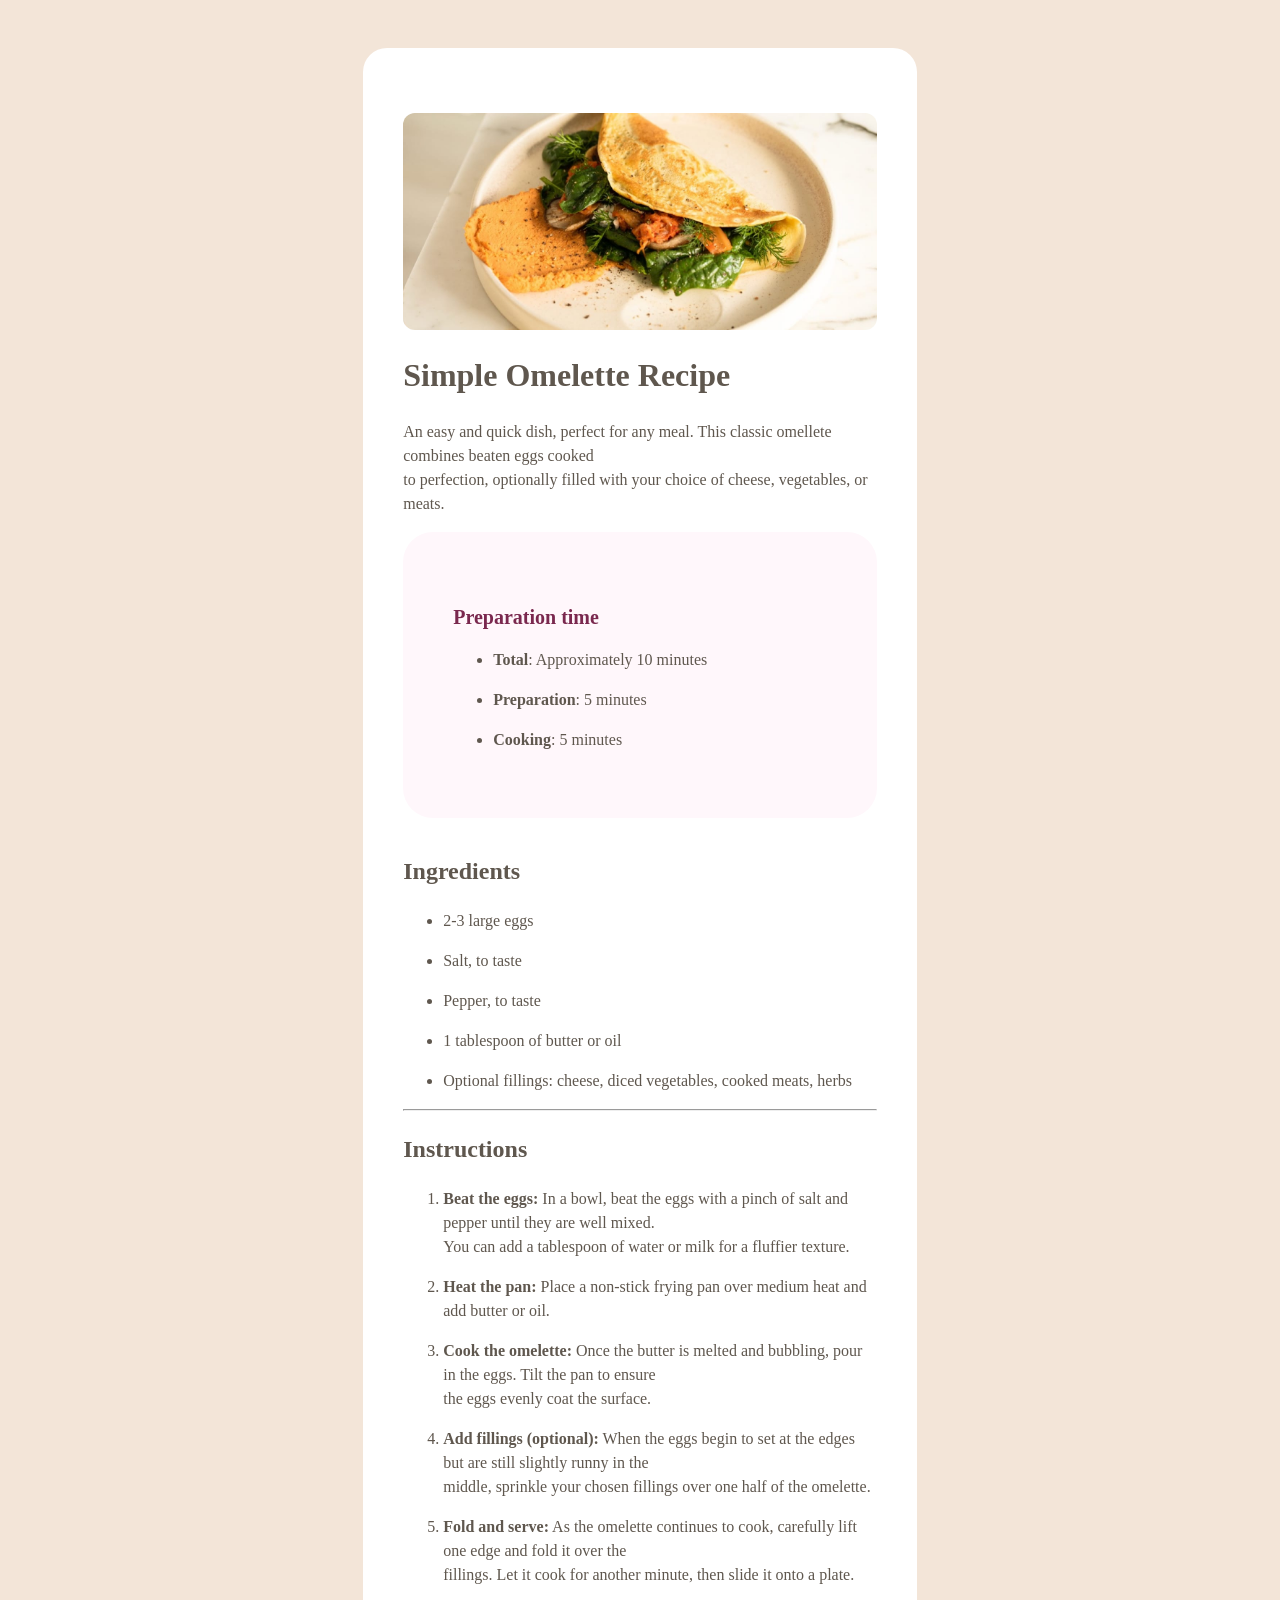
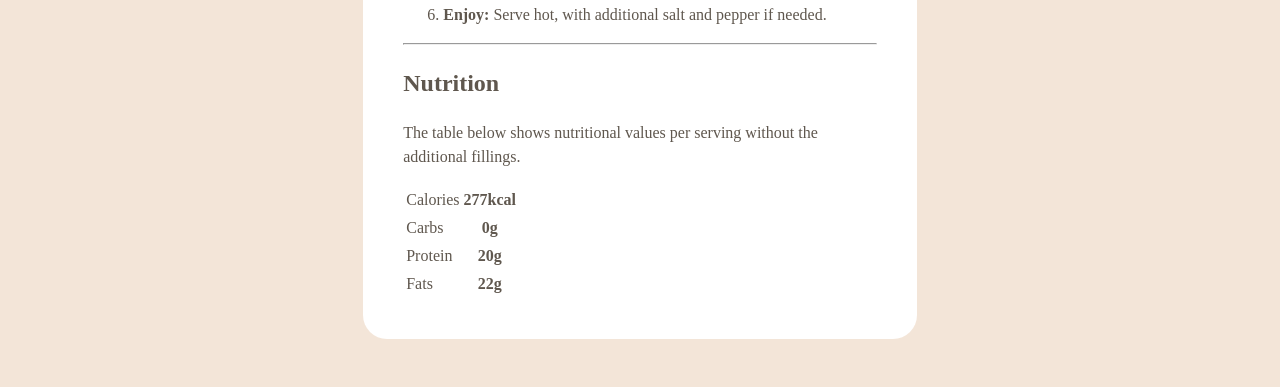
==== index.html @ cb1cb583 "my first project on frontend" ====
<!DOCTYPE html>
  <html lang="en">
    <head>
      <meta charset="UTF-8">
      <meta name="viewport" content="width=device-width, initial-scale=1.0">
      <title>Omelette Recipe Page</title>
      <link href="style.css" rel="stylesheet"/>
    </head>
    <body class="body">
      <div class="outer-layer">
        <div class="inner-outer-layer">
          <img src="assets/images/image-omelette.jpeg" aria-placeholder="">
        
          <h1><b>Simple Omelette Recipe</b></h1>
          <p>An easy and quick dish, perfect for any meal. This classic omellete combines beaten eggs cooked<br>
            to perfection, optionally filled with your choice of cheese, vegetables, or meats.</p>
        
      
          <div class="Preparation-time">
            
            <h3>Preparation time</h3>
            <ul>
              <p><li><b>Total</b>: Approximately 10 minutes</li></p>
              <p><li><b>Preparation</b>: 5 minutes</li></p>
              <p><li><b>Cooking</b>: 5 minutes</li></p>
            </ul>
          
          </div>
      
          
          <div class="ingredients">
            
            <h2>Ingredients</h2>
            <ul>
              <p><li>2-3 large eggs</li></p>
              <p><li>Salt, to taste</li></p>
              <p><li>Pepper, to taste</li></p>
              <p><li>1 tablespoon of butter or oil</li></p>
              <p><li>Optional fillings: cheese, diced vegetables, cooked meats, herbs</li></p>
            </ul>
          </div>
        
          
          <hr>
          <div class="instructions">
            <h2>Instructions</h2>
            <ol>
              <p><b><li>Beat the eggs:</b> In a bowl, beat the eggs with a pinch of salt and pepper until they are well mixed.<br> 
                You can add a tablespoon of water or milk for a fluffier texture.</li></p>

              <p><b><li>Heat the pan:</b> Place a non-stick frying pan over medium heat and add butter or oil.</li></p>

              <p><b><li>Cook the omelette:</b> Once the butter is melted and bubbling, pour in the eggs. Tilt the pan to ensure<br> 
                the eggs evenly coat the surface.</li></p>

              <p><b><li>Add fillings (optional):</b> When the eggs begin to set at the edges but are still slightly runny in the<br> 
                middle, sprinkle your chosen fillings over one half of the omelette.</li></p>

              <p><b><li>Fold and serve:</b> As the omelette continues to cook, carefully lift one edge and fold it over the<br> 
                fillings. Let it cook for another minute, then slide it onto a plate.</li></p>

              <p><b><li>Enjoy:</b> Serve hot, with additional salt and pepper if needed.</li></p>
            </ol>

          </div>
        
          
          <hr>
          <div class="nutrition">
            <h2>Nutrition</h2>
            
            <p>The table below shows nutritional values per serving without the additional fillings.</p>
            <table>
              <tr>
                <td>Calories</td>
                <th>277kcal</th>
              </tr>
              <tr>
                <td>Carbs</td>
                <th>0g</th>
              </tr>
              <tr>
                <td>Protein</td>
                <th>20g</th>
              </tr>
              <tr>
                <td>Fats</td>
                <th>22g</th>
              </tr>
            </table>
            
          </div>
           
        </div>
      </div>
    </body>      
</html> 
  
  
  
  
  
  
  
  
  
  
  
  
  <!-- Simple Omelette Recipe

  An easy and quick dish, perfect for any meal. This classic omelette combines beaten eggs cooked 
  to perfection, optionally filled with your choice of cheese, vegetables, or meats.

  Preparation time

  Total: Approximately 10 minutes
  Preparation: 5 minutes
  Cooking: 5 minutes

  Ingredients

  2-3 large eggs
  Salt, to taste
  Pepper, to taste
  1 tablespoon of butter or oil
  Optional fillings: cheese, diced vegetables, cooked meats, herbs

  Instructions

  Beat the eggs: In a bowl, beat the eggs with a pinch of salt and pepper until they are well mixed. 
  You can add a tablespoon of water or milk for a fluffier texture.

  Heat the pan: Place a non-stick frying pan over medium heat and add butter or oil.

  Cook the omelette: Once the butter is melted and bubbling, pour in the eggs. Tilt the pan to ensure 
  the eggs evenly coat the surface.

  Add fillings (optional): When the eggs begin to set at the edges but are still slightly runny in the 
  middle, sprinkle your chosen fillings over one half of the omelette.

  Fold and serve: As the omelette continues to cook, carefully lift one edge and fold it over the 
  fillings. Let it cook for another minute, then slide it onto a plate.

  Enjoy: Serve hot, with additional salt and pepper if needed.

  Nutrition

  The table below shows nutritional values per serving without the additional fillings.

  Calories
  277kcal

  Carbs
  0g

  Protein
  20g

  Fat
  22g
  -->
---- style.css ----
.body{
    background-color: #f3e5d8;;
    display: flex;
    justify-content: center;
    color: #5f574e;
    line-height: 1.5;
    padding: 40px
}

.outer-layer {
    background-color: #ffffff ;
    width: 40%;
    padding: 40px;
    border-radius: 24px;
    
}

.outer-layer img{
  width: 100%;
  justify-content: center;
  display: block;
  border-radius: 12px;
  display: flex;
  margin-top: 25px;
  
}

.Preparation-time{
  background-color: #fff7fb;
  padding: 50px ;
  border-radius: 30px;
  margin-bottom: 35px;
}

.Preparation-time h3 {
  color: #7a284e;
  font-size: 20px;
  margin-bottom: 10px;

}
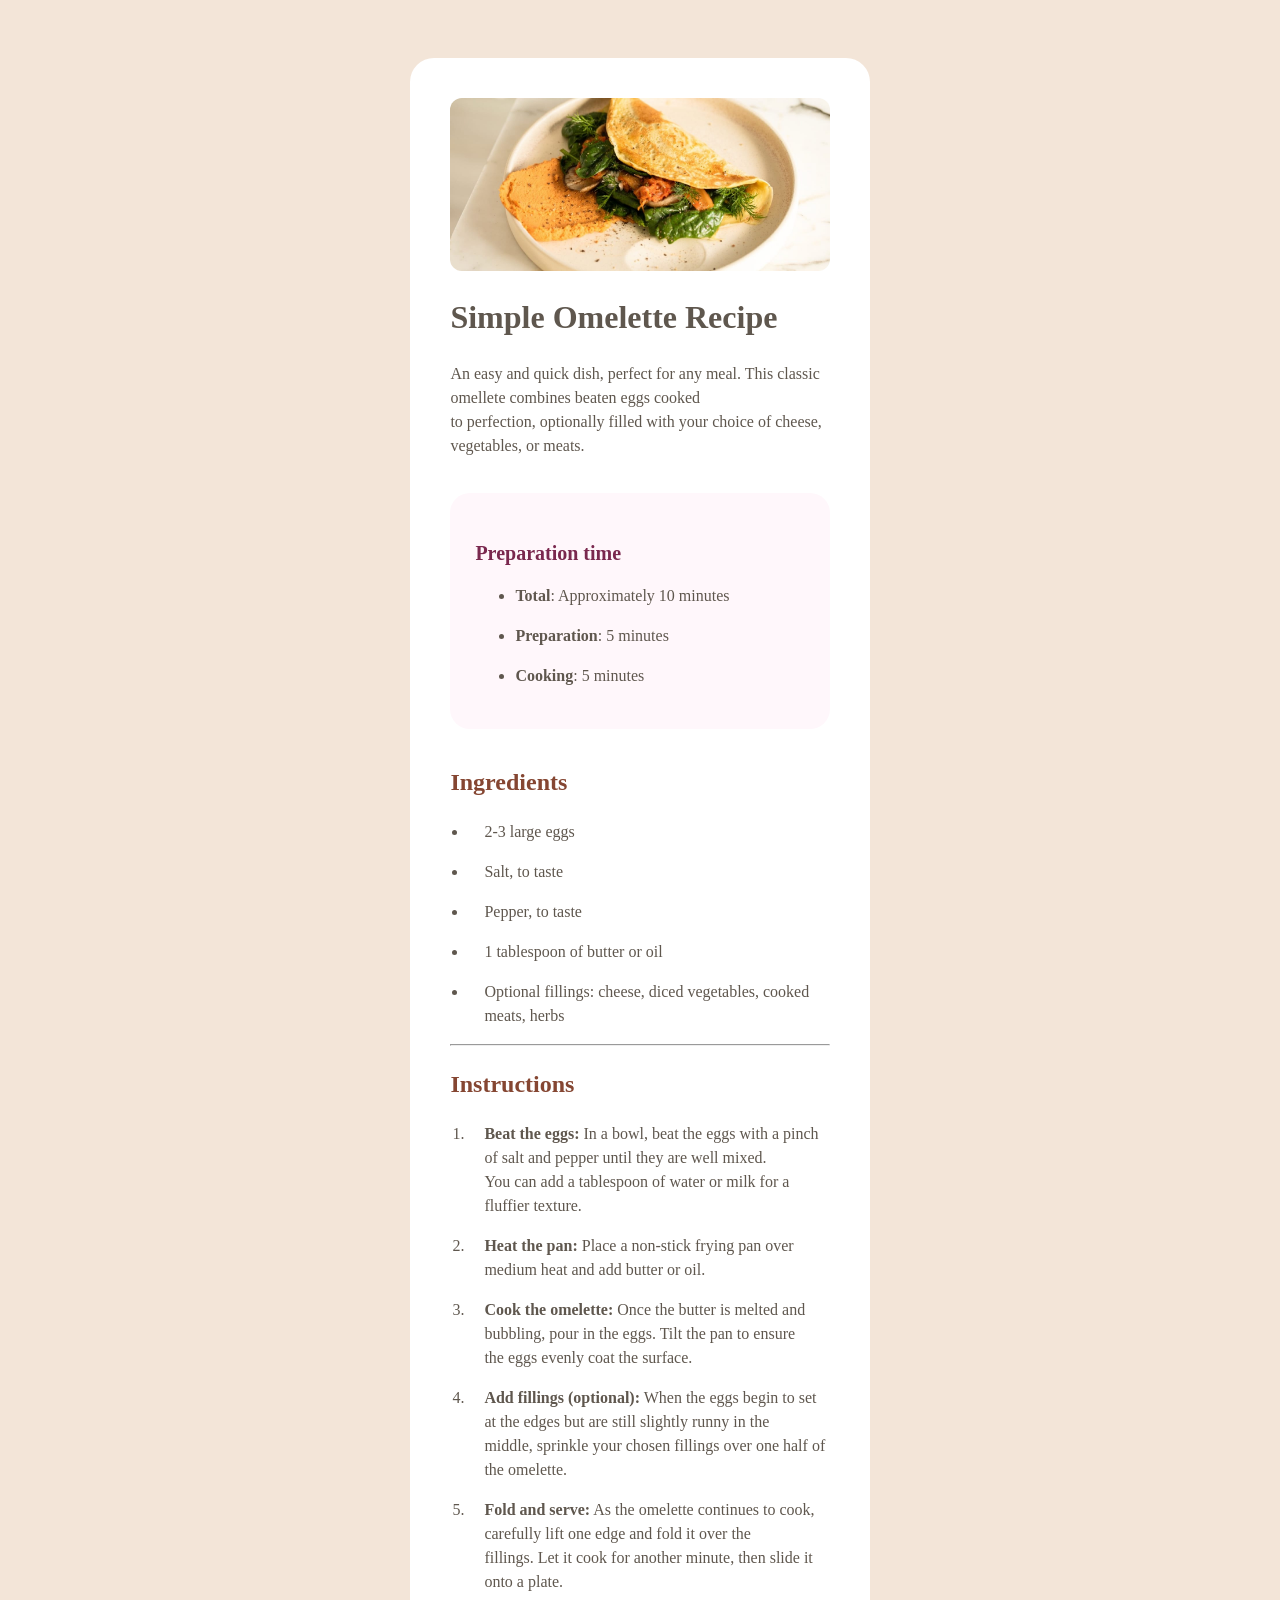
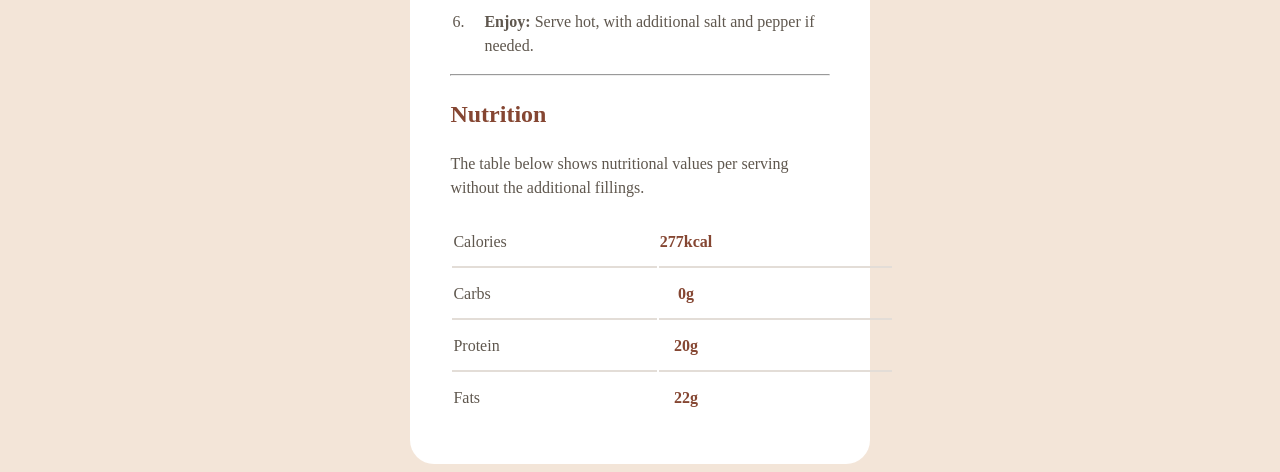
==== commit 71dea8ba: "Done with the the project" ====
--- a/index.html
+++ b/index.html
@@ -95,70 +95,5 @@
       </div>
     </body>      
 </html> 
-  
-  
-  
-  
-  
-  
-  
-  
-  
-  
-  
-  
-  <!-- Simple Omelette Recipe
 
-  An easy and quick dish, perfect for any meal. This classic omelette combines beaten eggs cooked 
-  to perfection, optionally filled with your choice of cheese, vegetables, or meats.
 
-  Preparation time
-
-  Total: Approximately 10 minutes
-  Preparation: 5 minutes
-  Cooking: 5 minutes
-
-  Ingredients
-
-  2-3 large eggs
-  Salt, to taste
-  Pepper, to taste
-  1 tablespoon of butter or oil
-  Optional fillings: cheese, diced vegetables, cooked meats, herbs
-
-  Instructions
-
-  Beat the eggs: In a bowl, beat the eggs with a pinch of salt and pepper until they are well mixed. 
-  You can add a tablespoon of water or milk for a fluffier texture.
-
-  Heat the pan: Place a non-stick frying pan over medium heat and add butter or oil.
-
-  Cook the omelette: Once the butter is melted and bubbling, pour in the eggs. Tilt the pan to ensure 
-  the eggs evenly coat the surface.
-
-  Add fillings (optional): When the eggs begin to set at the edges but are still slightly runny in the 
-  middle, sprinkle your chosen fillings over one half of the omelette.
-
-  Fold and serve: As the omelette continues to cook, carefully lift one edge and fold it over the 
-  fillings. Let it cook for another minute, then slide it onto a plate.
-
-  Enjoy: Serve hot, with additional salt and pepper if needed.
-
-  Nutrition
-
-  The table below shows nutritional values per serving without the additional fillings.
-
-  Calories
-  277kcal
-
-  Carbs
-  0g
-
-  Protein
-  20g
-
-  Fat
-  22g
-  -->
-  
-
--- a/style.css
+++ b/style.css
@@ -1,18 +1,17 @@
 .body{
-    background-color: #f3e5d8;;
-    display: flex;
-    justify-content: center;
-    color: #5f574e;
-    line-height: 1.5;
-    padding: 40px
+  background-color: #f3e5d8;;
+  display: flex;
+  justify-content: center;
+  color: #5f574e;
+  line-height: 1.5;
+  padding-top: 50px
 }
 
 .outer-layer {
-    background-color: #ffffff ;
-    width: 40%;
-    padding: 40px;
-    border-radius: 24px;
-    
+  background-color: #ffffff ;
+  width: 30%;
+  padding: 40px;
+  border-radius: 24px;
 }
 
 .outer-layer img{
@@ -21,15 +20,14 @@
   display: block;
   border-radius: 12px;
   display: flex;
-  margin-top: 25px;
-  
 }
 
 .Preparation-time{
   background-color: #fff7fb;
-  padding: 50px ;
-  border-radius: 30px;
+  padding: 25px ;
+  border-radius: 20px;
   margin-bottom: 35px;
+  margin-top: 35px;
 }
 
 .Preparation-time h3 {
@@ -38,3 +36,49 @@
   margin-bottom: 10px;
 
 }
+
+.ingredients h2,
+.instructions  h2,
+.nutrition h2{
+  color: #854632;
+}
+
+.ingredients ul{
+  padding-left: 18px;
+}
+
+.ingredients li{
+  padding-left: 16px;
+  margin-bottom: 10px;
+  
+}
+
+.instructions ol{
+  padding-left: 18px;
+}
+
+.instructions li{
+  padding-left: 16px;
+  margin-bottom: 10px;
+
+}
+
+.nutrition th {
+  border-bottom: 2px solid #e3ddd7;
+  padding-top: 12px;
+  padding-bottom: 12px;
+  padding-right: 180px;
+  color:  #854632;
+}
+
+.nutrition td{
+  border-bottom: 2px solid #e3ddd7;
+  padding-right: 150px;
+
+}
+
+.nutrition tr:last-child th,
+.nutrition tr:last-child td{
+  border-bottom: none;
+}
+
